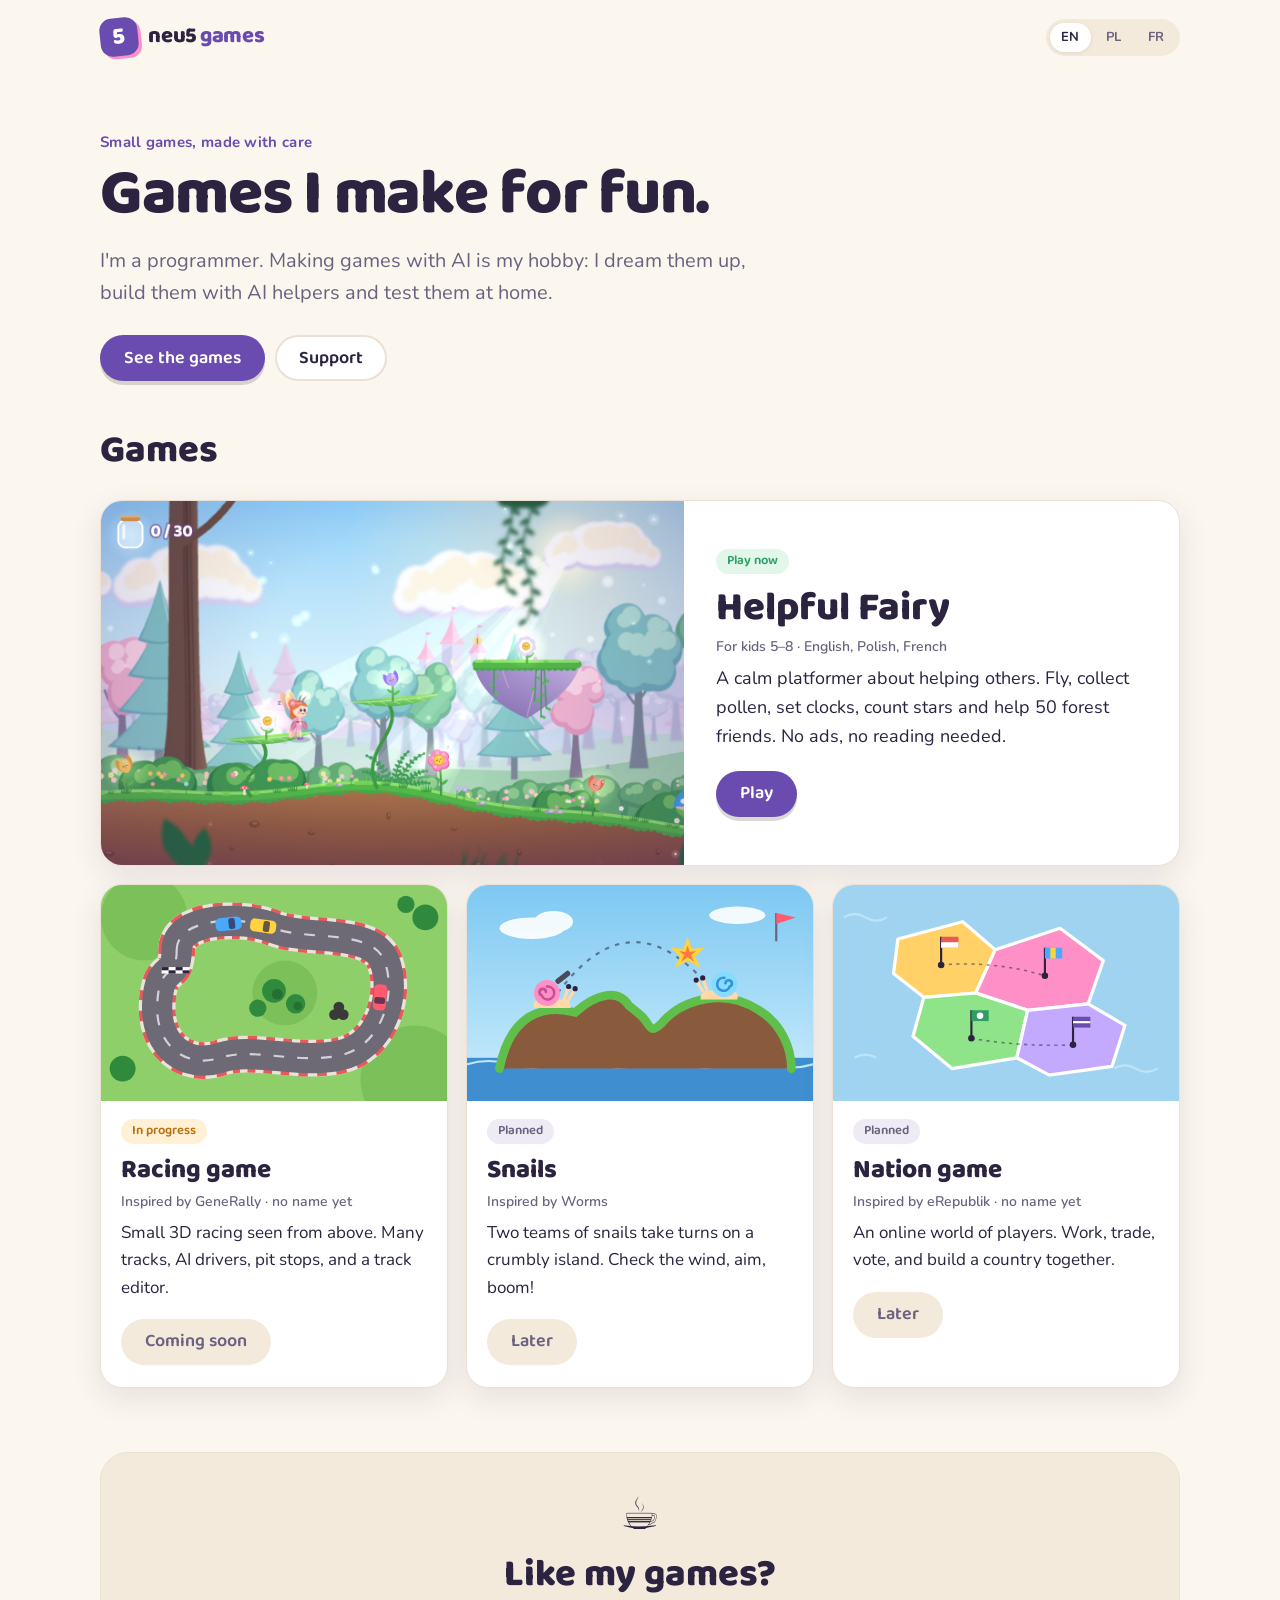
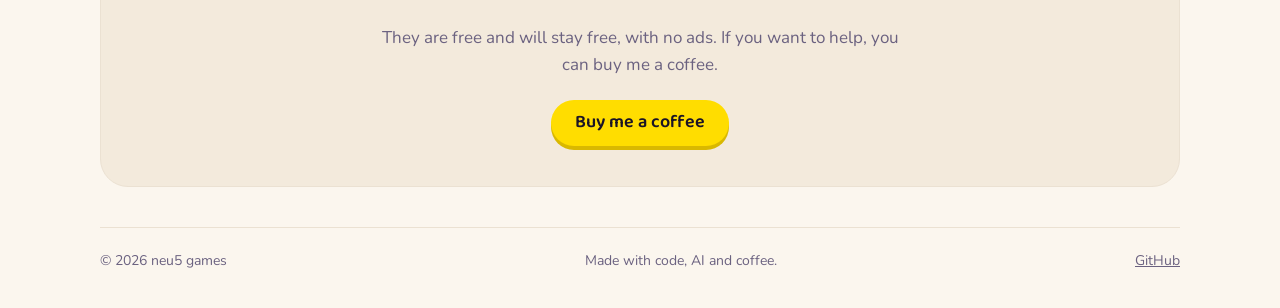
==== index.html @ 37c6200c "neu5 games studio page One static page in EN/PL/FR: about, 4 game cards, coffee link.  Co-Authored-B" ====
<!doctype html>
<html lang="en">
<head>
  <meta charset="utf-8">
  <meta name="viewport" content="width=device-width, initial-scale=1">
  <title>neu5 games</title>
  <meta name="description" content="Small, free games made for fun by a programmer and AI.">
  <link rel="icon" href="img/icon.svg" type="image/svg+xml">
  <link rel="preconnect" href="https://fonts.googleapis.com">
  <link rel="preconnect" href="https://fonts.gstatic.com" crossorigin>
  <link href="https://fonts.googleapis.com/css2?family=Baloo+2:wght@600;800&family=Nunito:wght@400;600;700&display=swap" rel="stylesheet">
  <link rel="stylesheet" href="style.css">
</head>
<body>
  <header class="top">
    <a class="logo" href="#" aria-label="neu5 games">
      <span class="logo-mark">5</span>
      <span class="logo-text">neu5 <b>games</b></span>
    </a>
    <nav class="langs" id="langs" aria-label="Language"></nav>
  </header>

  <main>
    <section class="hero">
      <p class="kicker" data-i18n="hero.kicker">Small games, made with care</p>
      <h1 data-i18n="hero.title">Games I make for fun.</h1>
      <p class="lead" data-i18n="hero.text">I'm a programmer. Making games with AI is my hobby: I dream them up, build them with AI helpers and test them at home.</p>
      <div class="hero-links">
        <a class="btn primary" href="#games" data-i18n="hero.cta">See the games</a>
        <a class="btn ghost" href="#support" data-i18n="hero.support">Support</a>
      </div>
    </section>

    <section id="games" class="games">
      <h2 data-i18n="games.title">Games</h2>

      <article class="card featured">
        <a class="art" href="https://pollen-fairy.onrender.com" tabindex="-1" aria-hidden="true">
          <img src="img/fairy.jpg" alt="" width="1280" height="800">
        </a>
        <div class="body">
          <span class="chip live" data-i18n="st.live">Play now</span>
          <h3 data-i18n="fairy.title">Helpful Fairy</h3>
          <p class="meta" data-i18n="fairy.meta">For kids 5–8 · English, Polish, French</p>
          <p data-i18n="fairy.text">A calm platformer about helping others. Fly, collect pollen, set clocks, count stars and help 50 forest friends. No ads, no reading needed.</p>
          <a class="btn primary" href="https://pollen-fairy.onrender.com" data-i18n="btn.play">Play</a>
        </div>
      </article>

      <div class="grid">
        <article class="card">
          <div class="art"><img src="img/racing.svg" alt="" width="320" height="200"></div>
          <div class="body">
            <span class="chip wip" data-i18n="st.wip">In progress</span>
            <h3 data-i18n="race.title">Racing game</h3>
            <p class="meta" data-i18n="race.meta">Inspired by GeneRally · no name yet</p>
            <p data-i18n="race.text">Small 3D racing seen from above. Many tracks, AI drivers, pit stops, and a track editor.</p>
            <span class="btn off" data-i18n="btn.soon">Coming soon</span>
          </div>
        </article>

        <article class="card">
          <div class="art"><img src="img/snails.svg" alt="" width="320" height="200"></div>
          <div class="body">
            <span class="chip idea" data-i18n="st.idea">Planned</span>
            <h3 data-i18n="snails.title">Snails</h3>
            <p class="meta" data-i18n="snails.meta">Inspired by Worms</p>
            <p data-i18n="snails.text">Two teams of snails take turns on a crumbly island. Check the wind, aim, boom!</p>
            <span class="btn off" data-i18n="btn.later">Later</span>
          </div>
        </article>

        <article class="card">
          <div class="art"><img src="img/nations.svg" alt="" width="320" height="200"></div>
          <div class="body">
            <span class="chip idea" data-i18n="st.idea">Planned</span>
            <h3 data-i18n="erep.title">Nation game</h3>
            <p class="meta" data-i18n="erep.meta">Inspired by eRepublik · no name yet</p>
            <p data-i18n="erep.text">An online world of players. Work, trade, vote, and build a country together.</p>
            <span class="btn off" data-i18n="btn.later">Later</span>
          </div>
        </article>
      </div>
    </section>

    <section id="support" class="support">
      <div class="cup" aria-hidden="true">☕</div>
      <h2 data-i18n="sup.title">Like my games?</h2>
      <p data-i18n="sup.text">They are free and will stay free, with no ads. If you want to help, you can buy me a coffee.</p>
      <a class="btn coffee" id="coffee" href="https://buymeacoffee.com/neu5" target="_blank" rel="noopener" data-i18n="sup.btn">Buy me a coffee</a>
    </section>
  </main>

  <footer class="foot">
    <span>© <span id="year">2026</span> neu5 games</span>
    <span data-i18n="foot.made">Made with code, AI and coffee.</span>
    <a href="https://github.com/neu5">GitHub</a>
  </footer>

  <script src="main.js"></script>
</body>
</html>
---- style.css ----
:root {
  --bg: #fbf6ee;
  --bg2: #f3eadc;
  --card: #ffffff;
  --ink: #2b2340;
  --muted: #6b6280;
  --line: #ebe1d2;
  --accent: #6a4bb0;
  --accent-ink: #ffffff;
  --pink: #ff8fc7;
  --live: #2f9e63;
  --live-bg: #e2f6ea;
  --wip: #b8700f;
  --wip-bg: #fff0d6;
  --idea: #6b6280;
  --idea-bg: #efebf5;
  --shadow: 0 10px 30px rgba(60, 40, 110, 0.10);
  color-scheme: light;
}
@media (prefers-color-scheme: dark) {
  :root:not([data-theme="light"]) {
    --bg: #17131f;
    --bg2: #1f1a2a;
    --card: #241e31;
    --ink: #f3eefc;
    --muted: #aaa1bf;
    --line: #342c44;
    --accent: #b49aff;
    --accent-ink: #1a1426;
    --live: #6fd99d;
    --live-bg: #1d3528;
    --wip: #ffc46b;
    --wip-bg: #3a2d17;
    --idea: #c3bad8;
    --idea-bg: #2e2740;
    --shadow: 0 10px 30px rgba(0, 0, 0, 0.35);
    color-scheme: dark;
  }
}
:root[data-theme="dark"] {
  --bg: #17131f; --bg2: #1f1a2a; --card: #241e31; --ink: #f3eefc; --muted: #aaa1bf; --line: #342c44;
  --accent: #b49aff; --accent-ink: #1a1426; --live: #6fd99d; --live-bg: #1d3528; --wip: #ffc46b; --wip-bg: #3a2d17;
  --idea: #c3bad8; --idea-bg: #2e2740; --shadow: 0 10px 30px rgba(0, 0, 0, 0.35); color-scheme: dark;
}

* { box-sizing: border-box; }
html { scroll-behavior: smooth; }
body {
  margin: 0;
  background: var(--bg);
  color: var(--ink);
  font: 400 17px/1.6 Nunito, system-ui, sans-serif;
  -webkit-text-size-adjust: 100%;
}
h1, h2, h3, .logo-text, .btn, .chip { font-family: 'Baloo 2', Nunito, sans-serif; }
a { color: inherit; }

main, .top, .foot { width: min(1080px, 100% - 32px); margin-inline: auto; }

/* header */
.top { display: flex; align-items: center; justify-content: space-between; gap: 12px; padding: 18px 0; }
.logo { display: flex; align-items: center; gap: 10px; text-decoration: none; }
.logo-mark {
  display: grid; place-items: center; width: 38px; height: 38px; border-radius: 12px;
  background: var(--accent); color: var(--accent-ink); font: 800 24px/1 'Baloo 2', sans-serif;
  transform: rotate(-6deg); box-shadow: 3px 3px 0 var(--pink);
}
.logo-text { font-size: 22px; font-weight: 800; letter-spacing: -0.01em; }
.logo-text b { color: var(--accent); font-weight: 800; }
.langs { display: flex; gap: 4px; background: var(--bg2); padding: 4px; border-radius: 999px; }
.langs button {
  border: 0; background: transparent; color: var(--muted); font: 700 13px/1 Nunito, sans-serif;
  padding: 8px 11px; border-radius: 999px; cursor: pointer; letter-spacing: 0.04em;
}
.langs button[aria-pressed="true"] { background: var(--card); color: var(--ink); box-shadow: 0 1px 4px rgba(0, 0, 0, 0.08); }

/* hero */
.hero { padding: 56px 0 40px; max-width: 680px; }
.kicker { margin: 0 0 8px; color: var(--accent); font-weight: 700; font-size: 15px; letter-spacing: 0.02em; }
h1 { margin: 0; font-size: clamp(38px, 7vw, 64px); line-height: 1.02; font-weight: 800; letter-spacing: -0.02em; }
.lead { margin: 18px 0 26px; font-size: clamp(17px, 2.4vw, 20px); color: var(--muted); }
.hero-links { display: flex; gap: 10px; flex-wrap: wrap; }

/* buttons */
.btn {
  display: inline-flex; align-items: center; justify-content: center; min-height: 46px; padding: 6px 22px;
  border-radius: 999px; font-size: 18px; font-weight: 600; text-decoration: none; border: 2px solid transparent;
  transition: transform 0.15s ease, box-shadow 0.15s ease;
}
.btn.primary { background: var(--accent); color: var(--accent-ink); box-shadow: 0 4px 0 rgba(0, 0, 0, 0.15); }
.btn.primary:hover { transform: translateY(-2px); }
.btn.ghost { border-color: var(--line); background: var(--card); }
.btn.off { background: var(--bg2); color: var(--muted); }
.btn.coffee { background: #ffdd00; color: #1a1426; box-shadow: 0 4px 0 #d9b800; }
.btn.coffee:hover { transform: translateY(-2px); }
.btn:focus-visible, .langs button:focus-visible { outline: 3px solid var(--pink); outline-offset: 2px; }

/* games */
.games h2, .support h2 { font-size: clamp(28px, 4.5vw, 38px); margin: 0 0 18px; font-weight: 800; }
.card {
  background: var(--card); border: 1px solid var(--line); border-radius: 22px; overflow: hidden;
  box-shadow: var(--shadow); display: flex; flex-direction: column;
}
.art { display: block; aspect-ratio: 16 / 10; background: var(--bg2); overflow: hidden; }
.art img { width: 100%; height: 100%; object-fit: cover; display: block; transition: transform 0.4s ease; }
.card:hover .art img { transform: scale(1.03); }
.body { padding: 18px 20px 22px; display: flex; flex-direction: column; align-items: flex-start; gap: 6px; flex: 1; }
.body h3 { margin: 6px 0 0; font-size: 26px; line-height: 1.1; font-weight: 800; }
.body p { margin: 0; }
.body .meta { color: var(--muted); font-size: 14px; font-weight: 600; }
.body .btn { margin-top: auto; }
.body p + .btn, .body p + span.btn { margin-top: 12px; }
.chip { font-size: 13px; font-weight: 600; padding: 2px 11px; border-radius: 999px; }
.chip.live { color: var(--live); background: var(--live-bg); }
.chip.wip { color: var(--wip); background: var(--wip-bg); }
.chip.idea { color: var(--idea); background: var(--idea-bg); }

.featured { margin-bottom: 18px; }
.featured .body h3 { font-size: clamp(30px, 4vw, 40px); }
.featured .body p:not(.meta) { font-size: 18px; }
@media (min-width: 800px) {
  .featured { flex-direction: row; }
  .featured .art { flex: 1.35; aspect-ratio: auto; min-height: 340px; }
  .featured .body { flex: 1; padding: 30px 32px; justify-content: center; }
  .featured .body .btn { margin-top: 14px; }
}
.grid { display: grid; gap: 18px; grid-template-columns: repeat(auto-fill, minmax(280px, 1fr)); }

/* support */
.support {
  margin: 64px 0 40px; padding: 40px 24px; text-align: center; border-radius: 28px;
  background: var(--bg2); border: 1px solid var(--line);
}
.support p { max-width: 520px; margin: 0 auto 22px; color: var(--muted); }
.cup { font-size: 44px; line-height: 1; margin-bottom: 8px; }

/* footer */
.foot {
  display: flex; flex-wrap: wrap; gap: 8px 20px; justify-content: space-between; padding: 22px 0 36px;
  color: var(--muted); font-size: 14px; border-top: 1px solid var(--line);
}

@media (max-width: 480px) {
  body { font-size: 16px; }
  .top { padding: 14px 0; }
  .logo-text { font-size: 19px; }
  .hero { padding: 32px 0 28px; }
  .body { padding: 16px 16px 20px; }
}
@media (prefers-reduced-motion: reduce) {
  html { scroll-behavior: auto; }
  * { transition: none !important; }
}
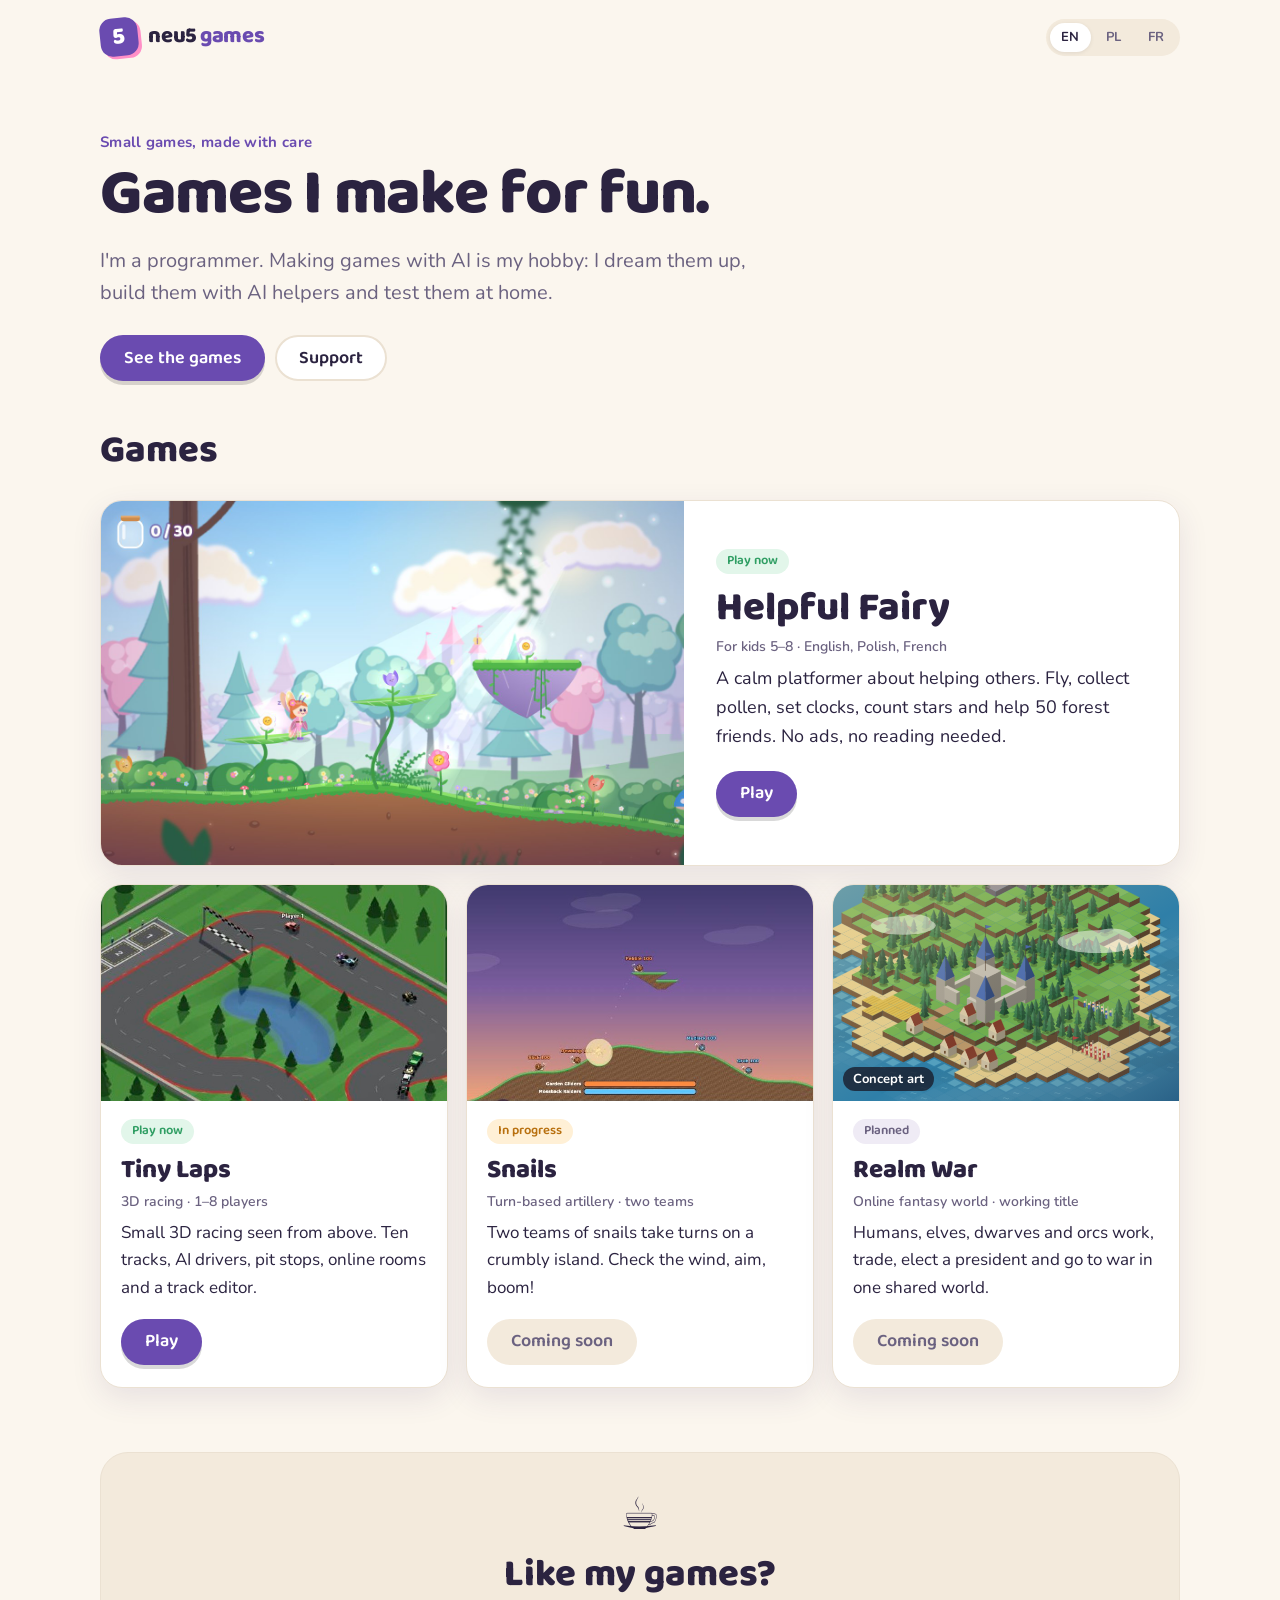
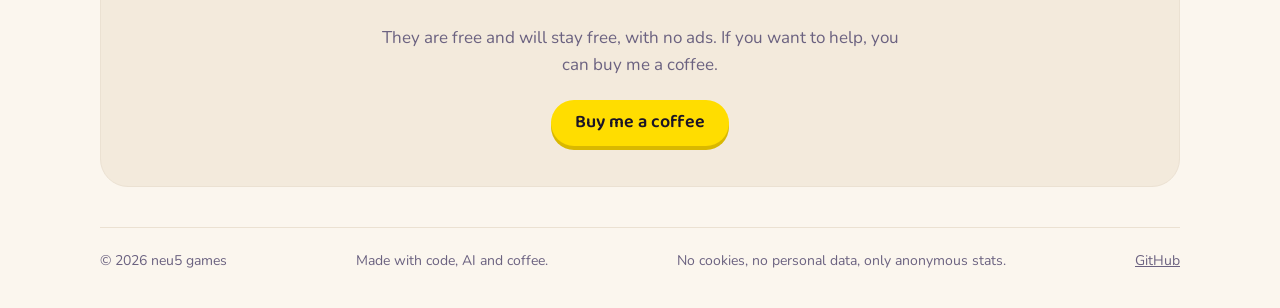
==== commit 5e0b6400: "Add game pages, real screenshots and Umami stats Home page lists Helpful Fairy, Tiny Laps, Snails an" ====
--- a/index.html
+++ b/index.html
@@ -5,15 +5,15 @@
   <meta name="viewport" content="width=device-width, initial-scale=1">
   <title>neu5 games</title>
   <meta name="description" content="Small, free games made for fun by a programmer and AI.">
-  <link rel="icon" href="img/icon.svg" type="image/svg+xml">
+  <link rel="icon" href="/img/icon.svg" type="image/svg+xml">
   <link rel="preconnect" href="https://fonts.googleapis.com">
   <link rel="preconnect" href="https://fonts.gstatic.com" crossorigin>
   <link href="https://fonts.googleapis.com/css2?family=Baloo+2:wght@600;800&family=Nunito:wght@400;600;700&display=swap" rel="stylesheet">
-  <link rel="stylesheet" href="style.css">
+  <link rel="stylesheet" href="/style.css">
 </head>
 <body>
   <header class="top">
-    <a class="logo" href="#" aria-label="neu5 games">
+    <a class="logo" href="/" aria-label="neu5 games">
       <span class="logo-mark">5</span>
       <span class="logo-text">neu5 <b>games</b></span>
     </a>
@@ -35,49 +35,49 @@
       <h2 data-i18n="games.title">Games</h2>
 
       <article class="card featured">
-        <a class="art" href="https://pollen-fairy.onrender.com" tabindex="-1" aria-hidden="true">
-          <img src="img/fairy.jpg" alt="" width="1280" height="800">
+        <a class="art" href="/game/helpful-fairy/" tabindex="-1" aria-hidden="true">
+          <img src="/img/fairy.jpg" alt="" width="1280" height="800">
         </a>
         <div class="body">
           <span class="chip live" data-i18n="st.live">Play now</span>
-          <h3 data-i18n="fairy.title">Helpful Fairy</h3>
+          <h3><a href="/game/helpful-fairy/" data-i18n="fairy.title">Helpful Fairy</a></h3>
           <p class="meta" data-i18n="fairy.meta">For kids 5–8 · English, Polish, French</p>
           <p data-i18n="fairy.text">A calm platformer about helping others. Fly, collect pollen, set clocks, count stars and help 50 forest friends. No ads, no reading needed.</p>
-          <a class="btn primary" href="https://pollen-fairy.onrender.com" data-i18n="btn.play">Play</a>
+          <a class="btn primary" href="https://pollen-fairy.onrender.com" data-play="helpful-fairy" data-i18n="btn.play">Play</a>
         </div>
       </article>
 
       <div class="grid">
         <article class="card">
-          <div class="art"><img src="img/racing.svg" alt="" width="320" height="200"></div>
+          <a class="art" href="/game/tiny-laps/" tabindex="-1" aria-hidden="true"><img src="/img/tiny-laps.jpg" alt="" width="490" height="306"></a>
+          <div class="body">
+            <span class="chip live" data-i18n="st.live">Play now</span>
+            <h3><a href="/game/tiny-laps/" data-i18n="laps.title">Tiny Laps</a></h3>
+            <p class="meta" data-i18n="laps.meta">3D racing · 1–8 players</p>
+            <p data-i18n="laps.text">Small 3D racing seen from above. Ten tracks, AI drivers, pit stops, online rooms and a track editor.</p>
+            <a class="btn primary" href="https://grass-and-grip-x9tk.onrender.com" data-play="tiny-laps" data-i18n="btn.play">Play</a>
+          </div>
+        </article>
+
+        <article class="card">
+          <a class="art" href="/game/snails/" tabindex="-1" aria-hidden="true"><img src="/img/snails.jpg" alt="" width="616" height="385"></a>
           <div class="body">
             <span class="chip wip" data-i18n="st.wip">In progress</span>
-            <h3 data-i18n="race.title">Racing game</h3>
-            <p class="meta" data-i18n="race.meta">Inspired by GeneRally · no name yet</p>
-            <p data-i18n="race.text">Small 3D racing seen from above. Many tracks, AI drivers, pit stops, and a track editor.</p>
+            <h3><a href="/game/snails/" data-i18n="snails.title">Snails</a></h3>
+            <p class="meta" data-i18n="snails.meta">Turn-based artillery · two teams</p>
+            <p data-i18n="snails.text">Two teams of snails take turns on a crumbly island. Check the wind, aim, boom!</p>
             <span class="btn off" data-i18n="btn.soon">Coming soon</span>
           </div>
         </article>
 
         <article class="card">
-          <div class="art"><img src="img/snails.svg" alt="" width="320" height="200"></div>
+          <a class="art" href="/game/realm-war/" tabindex="-1" aria-hidden="true"><img src="/img/realm-war.svg" alt="" width="1280" height="800"><span class="art-note" data-i18n="art.concept">Concept art</span></a>
           <div class="body">
             <span class="chip idea" data-i18n="st.idea">Planned</span>
-            <h3 data-i18n="snails.title">Snails</h3>
-            <p class="meta" data-i18n="snails.meta">Inspired by Worms</p>
-            <p data-i18n="snails.text">Two teams of snails take turns on a crumbly island. Check the wind, aim, boom!</p>
-            <span class="btn off" data-i18n="btn.later">Later</span>
-          </div>
-        </article>
-
-        <article class="card">
-          <div class="art"><img src="img/nations.svg" alt="" width="320" height="200"></div>
-          <div class="body">
-            <span class="chip idea" data-i18n="st.idea">Planned</span>
-            <h3 data-i18n="erep.title">Nation game</h3>
-            <p class="meta" data-i18n="erep.meta">Inspired by eRepublik · no name yet</p>
-            <p data-i18n="erep.text">An online world of players. Work, trade, vote, and build a country together.</p>
-            <span class="btn off" data-i18n="btn.later">Later</span>
+            <h3><a href="/game/realm-war/" data-i18n="realm.title">Realm War</a></h3>
+            <p class="meta" data-i18n="realm.meta">Online fantasy world · working title</p>
+            <p data-i18n="realm.text">Humans, elves, dwarves and orcs work, trade, elect a president and go to war in one shared world.</p>
+            <span class="btn off" data-i18n="btn.soon">Coming soon</span>
           </div>
         </article>
       </div>
@@ -94,9 +94,10 @@
   <footer class="foot">
     <span>© <span id="year">2026</span> neu5 games</span>
     <span data-i18n="foot.made">Made with code, AI and coffee.</span>
+    <span data-i18n="foot.privacy">No cookies, no personal data, only anonymous stats.</span>
     <a href="https://github.com/neu5">GitHub</a>
   </footer>
 
-  <script src="main.js"></script>
+  <script src="/main.js"></script>
 </body>
 </html>
--- a/style.css
+++ b/style.css
@@ -93,7 +93,7 @@
 .btn.off { background: var(--bg2); color: var(--muted); }
 .btn.coffee { background: #ffdd00; color: #1a1426; box-shadow: 0 4px 0 #d9b800; }
 .btn.coffee:hover { transform: translateY(-2px); }
-.btn:focus-visible, .langs button:focus-visible { outline: 3px solid var(--pink); outline-offset: 2px; }
+.btn:focus-visible, .langs button:focus-visible, .body h3 a:focus-visible, .back:focus-visible { outline: 3px solid var(--pink); outline-offset: 2px; }
 
 /* games */
 .games h2, .support h2 { font-size: clamp(28px, 4.5vw, 38px); margin: 0 0 18px; font-weight: 800; }
@@ -101,9 +101,13 @@
   background: var(--card); border: 1px solid var(--line); border-radius: 22px; overflow: hidden;
   box-shadow: var(--shadow); display: flex; flex-direction: column;
 }
-.art { display: block; aspect-ratio: 16 / 10; background: var(--bg2); overflow: hidden; }
+.art { position: relative; display: block; aspect-ratio: 16 / 10; background: var(--bg2); overflow: hidden; }
 .art img { width: 100%; height: 100%; object-fit: cover; display: block; transition: transform 0.4s ease; }
 .card:hover .art img { transform: scale(1.03); }
+.art-note {
+  position: absolute; left: 10px; bottom: 10px; padding: 2px 10px; border-radius: 999px;
+  background: rgba(23, 19, 31, 0.72); color: #fff; font-size: 13px; font-weight: 700;
+}
 .body { padding: 18px 20px 22px; display: flex; flex-direction: column; align-items: flex-start; gap: 6px; flex: 1; }
 .body h3 { margin: 6px 0 0; font-size: 26px; line-height: 1.1; font-weight: 800; }
 .body p { margin: 0; }
@@ -125,6 +129,16 @@
   .featured .body .btn { margin-top: 14px; }
 }
 .grid { display: grid; gap: 18px; grid-template-columns: repeat(auto-fill, minmax(280px, 1fr)); }
+
+.body h3 a { text-decoration: none; }
+.body h3 a:hover { color: var(--accent); }
+
+/* game page */
+.back { display: inline-block; margin: 8px 0 18px; color: var(--muted); font-weight: 700; text-decoration: none; }
+.back:hover { color: var(--accent); }
+.game-page { margin-bottom: 56px; }
+.game-page h1 { margin-top: 6px; font-size: clamp(34px, 5vw, 48px); }
+.game-page .facts { margin: 12px 0 16px; padding-left: 20px; }
 
 /* support */
 .support {
